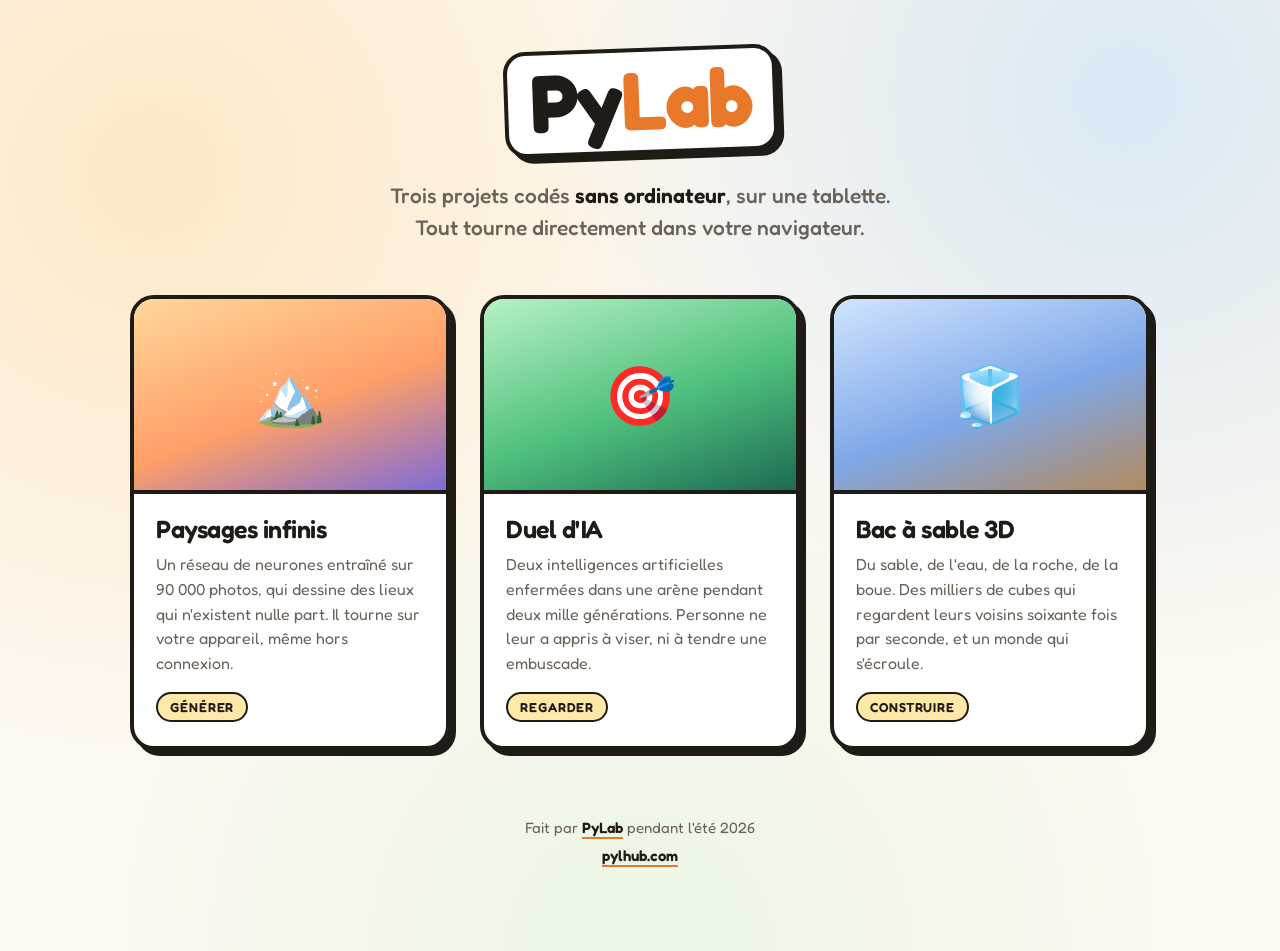
==== index.html @ 623644b6 "Add index.html for PyLab fun project This HTML file contains the structure and styling for the PyLab" ====
<!DOCTYPE html>
<html lang="fr">
<head>
<meta charset="UTF-8">
<meta name="viewport" content="width=device-width, initial-scale=1">
<title>PyLab fun</title>
<meta name="description" content="Trois projets codés sur une tablette. Générateur de paysages, IA qui apprennent à s'affronter, bac à sable 3D.">
<meta property="og:title" content="PyLab fun">
<meta property="og:description" content="Trois projets codés sur une tablette, sans ordinateur.">
<link rel="preconnect" href="https://fonts.googleapis.com">
<link rel="preconnect" href="https://fonts.gstatic.com" crossorigin>
<link href="https://fonts.googleapis.com/css2?family=Fredoka:wght@400;500;600;700&display=swap" rel="stylesheet">
<style>
  :root {
    --fond: #fdf8f0;
    --encre: #1f1b16;
    --gris: #6b625a;
    --trait: #1f1b16;
    --ombre: 6px 6px 0 var(--trait);
    --ombre-hover: 10px 10px 0 var(--trait);
  }

  * { box-sizing: border-box; margin: 0; padding: 0; -webkit-tap-highlight-color: transparent; }

  body {
    background: var(--fond);
    background-image:
      radial-gradient(circle at 12% 18%, rgba(255, 206, 122, .35), transparent 42%),
      radial-gradient(circle at 88% 10%, rgba(140, 200, 255, .32), transparent 40%),
      radial-gradient(circle at 50% 100%, rgba(190, 245, 200, .30), transparent 45%);
    color: var(--encre);
    font-family: 'Fredoka', system-ui, -apple-system, sans-serif;
    min-height: 100vh;
    padding: 48px 20px 80px;
    display: flex;
    flex-direction: column;
    align-items: center;
  }

  header { text-align: center; max-width: 640px; margin-bottom: 52px; }

  .logo {
    display: inline-block;
    font-size: clamp(46px, 11vw, 82px);
    font-weight: 700;
    letter-spacing: -.03em;
    line-height: 1;
    padding: 6px 22px 10px;
    background: #fff;
    border: 4px solid var(--trait);
    border-radius: 22px;
    box-shadow: var(--ombre);
    transform: rotate(-2deg);
    text-decoration: none;
    color: var(--encre);
    transition: transform .18s ease;
  }
  .logo:hover, .logo:active { transform: rotate(-2deg) scale(1.03); }
  .logo em { font-style: normal; color: #e8792b; }

  .accroche {
    margin-top: 26px;
    font-size: clamp(17px, 4vw, 21px);
    font-weight: 500;
    color: var(--gris);
    line-height: 1.5;
  }
  .accroche strong { color: var(--encre); font-weight: 600; }

  main {
    width: 100%;
    max-width: 1020px;
    display: grid;
    grid-template-columns: repeat(auto-fit, minmax(280px, 1fr));
    gap: 30px;
  }

  .carte {
    display: flex;
    flex-direction: column;
    background: #fff;
    border: 4px solid var(--trait);
    border-radius: 24px;
    box-shadow: var(--ombre);
    overflow: hidden;
    text-decoration: none;
    color: inherit;
    transition: transform .18s ease, box-shadow .18s ease;
  }
  .carte:hover, .carte:active {
    transform: translate(-4px, -4px);
    box-shadow: var(--ombre-hover);
  }

  .vignette {
    aspect-ratio: 16 / 10;
    border-bottom: 4px solid var(--trait);
    background-size: cover;
    background-position: center;
    display: flex;
    align-items: center;
    justify-content: center;
    font-size: 58px;
  }
  .v1 { background-image: linear-gradient(160deg, #ffd79a, #ff9f68 55%, #7d6bd8); }
  .v2 { background-image: linear-gradient(160deg, #b7f2c4, #4fbf7d 55%, #1d6b52); }
  .v3 { background-image: linear-gradient(160deg, #cfe4ff, #7fa8e8 55%, #b48a5f); }

  .corps { padding: 20px 22px 24px; flex: 1; display: flex; flex-direction: column; }

  .carte h2 {
    font-size: 25px;
    font-weight: 600;
    letter-spacing: -.02em;
    margin-bottom: 8px;
  }
  .carte p {
    font-size: 16px;
    font-weight: 400;
    color: var(--gris);
    line-height: 1.55;
    flex: 1;
  }

  .tag {
    align-self: flex-start;
    margin-top: 16px;
    font-size: 13px;
    font-weight: 600;
    text-transform: uppercase;
    letter-spacing: .07em;
    padding: 5px 12px;
    border: 2.5px solid var(--trait);
    border-radius: 999px;
    background: #ffe9a8;
  }

  footer {
    margin-top: 64px;
    text-align: center;
    font-size: 15px;
    font-weight: 400;
    color: var(--gris);
    line-height: 1.9;
  }
  footer a { color: var(--encre); font-weight: 600; text-decoration: none; border-bottom: 2.5px solid #e8792b; }
  footer a:hover { background: #ffe9a8; }

  @media (max-width: 520px) {
    body { padding: 34px 16px 60px; }
    header { margin-bottom: 38px; }
    main { gap: 24px; }
  }
</style>
</head>
<body>

<header>
  <a class="logo" href="https://pylhub.com">Py<em>Lab</em></a>
  <p class="accroche">
    Trois projets codés <strong>sans ordinateur</strong>, sur une tablette.<br>
    Tout tourne directement dans votre navigateur.
  </p>
</header>

<main>

  <a class="carte" href="./paysages/">
    <div class="vignette v1">🏔️</div>
    <div class="corps">
      <h2>Paysages infinis</h2>
      <p>Un réseau de neurones entraîné sur 90 000 photos, qui dessine des lieux qui n'existent nulle part. Il tourne sur votre appareil, même hors connexion.</p>
      <span class="tag">Générer</span>
    </div>
  </a>

  <a class="carte" href="./battleai/">
    <div class="vignette v2">🎯</div>
    <div class="corps">
      <h2>Duel d'IA</h2>
      <p>Deux intelligences artificielles enfermées dans une arène pendant deux mille générations. Personne ne leur a appris à viser, ni à tendre une embuscade.</p>
      <span class="tag">Regarder</span>
    </div>
  </a>

  <a class="carte" href="./sandbox/">
    <div class="vignette v3">🧊</div>
    <div class="corps">
      <h2>Bac à sable 3D</h2>
      <p>Du sable, de l'eau, de la roche, de la boue. Des milliers de cubes qui regardent leurs voisins soixante fois par seconde, et un monde qui s'écroule.</p>
      <span class="tag">Construire</span>
    </div>
  </a>

</main>

<footer>
  Fait par <a href="https://youtube.com/@PyLab-officiel">PyLab</a> pendant l'été 2026<br>
  <a href="https://pylhub.com">pylhub.com</a>
</footer>

</body>
</html>
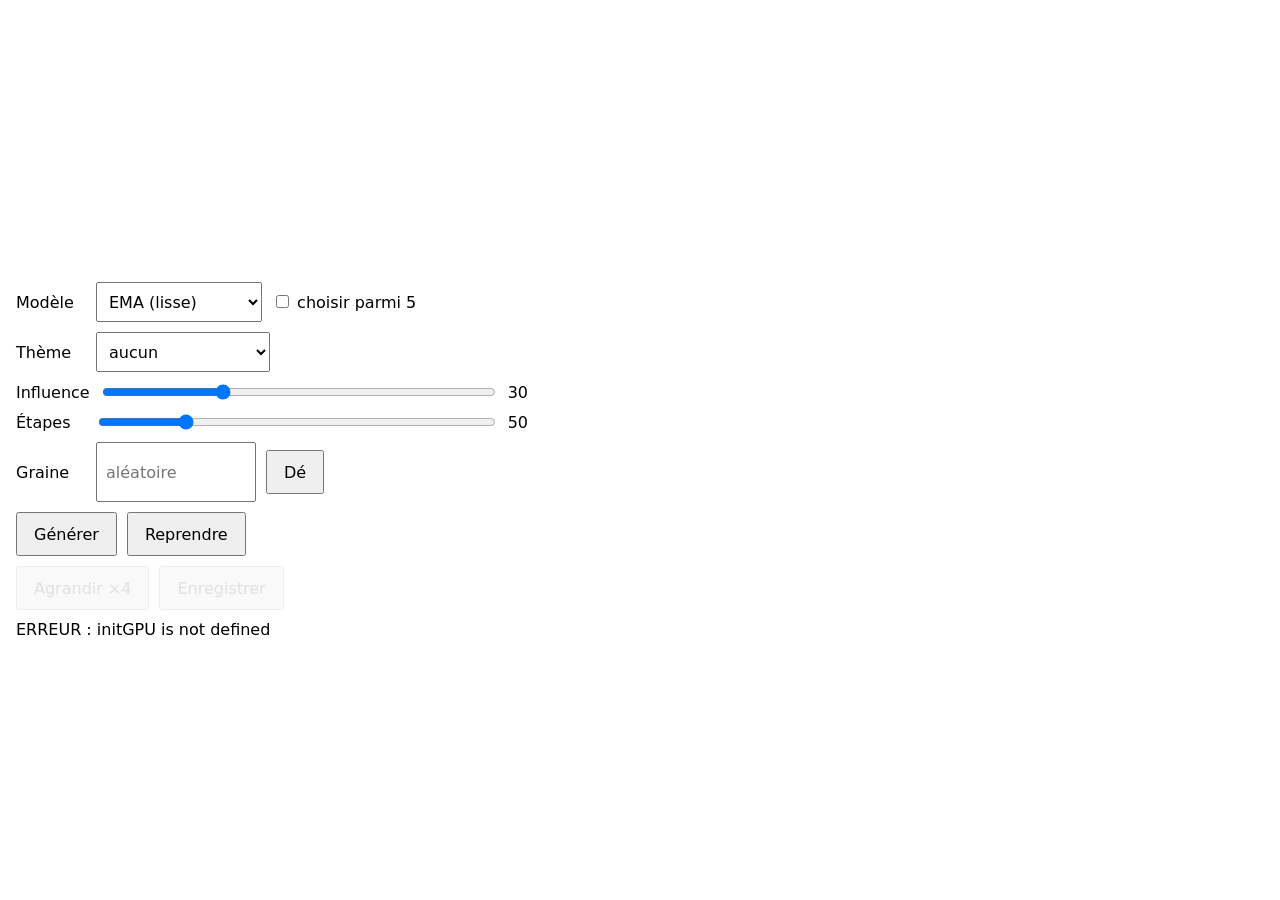
==== commit 2694246e: "Add files via upload" ====
--- a/index.html
+++ b/index.html
@@ -1,203 +1,366 @@
 <!DOCTYPE html>
 <html lang="fr">
 <head>
-<meta charset="UTF-8">
+<meta charset="utf-8">
 <meta name="viewport" content="width=device-width, initial-scale=1">
-<title>PyLab fun</title>
-<meta name="description" content="Trois projets codés sur une tablette. Générateur de paysages, IA qui apprennent à s'affronter, bac à sable 3D.">
-<meta property="og:title" content="PyLab fun">
-<meta property="og:description" content="Trois projets codés sur une tablette, sans ordinateur.">
-<link rel="preconnect" href="https://fonts.googleapis.com">
-<link rel="preconnect" href="https://fonts.gstatic.com" crossorigin>
-<link href="https://fonts.googleapis.com/css2?family=Fredoka:wght@400;500;600;700&display=swap" rel="stylesheet">
+<title>Paysages</title>
 <style>
-  :root {
-    --fond: #fdf8f0;
-    --encre: #1f1b16;
-    --gris: #6b625a;
-    --trait: #1f1b16;
-    --ombre: 6px 6px 0 var(--trait);
-    --ombre-hover: 10px 10px 0 var(--trait);
-  }
-
-  * { box-sizing: border-box; margin: 0; padding: 0; -webkit-tap-highlight-color: transparent; }
-
-  body {
-    background: var(--fond);
-    background-image:
-      radial-gradient(circle at 12% 18%, rgba(255, 206, 122, .35), transparent 42%),
-      radial-gradient(circle at 88% 10%, rgba(140, 200, 255, .32), transparent 40%),
-      radial-gradient(circle at 50% 100%, rgba(190, 245, 200, .30), transparent 45%);
-    color: var(--encre);
-    font-family: 'Fredoka', system-ui, -apple-system, sans-serif;
-    min-height: 100vh;
-    padding: 48px 20px 80px;
-    display: flex;
-    flex-direction: column;
-    align-items: center;
-  }
-
-  header { text-align: center; max-width: 640px; margin-bottom: 52px; }
-
-  .logo {
-    display: inline-block;
-    font-size: clamp(46px, 11vw, 82px);
-    font-weight: 700;
-    letter-spacing: -.03em;
-    line-height: 1;
-    padding: 6px 22px 10px;
-    background: #fff;
-    border: 4px solid var(--trait);
-    border-radius: 22px;
-    box-shadow: var(--ombre);
-    transform: rotate(-2deg);
-    text-decoration: none;
-    color: var(--encre);
-    transition: transform .18s ease;
-  }
-  .logo:hover, .logo:active { transform: rotate(-2deg) scale(1.03); }
-  .logo em { font-style: normal; color: #e8792b; }
-
-  .accroche {
-    margin-top: 26px;
-    font-size: clamp(17px, 4vw, 21px);
-    font-weight: 500;
-    color: var(--gris);
-    line-height: 1.5;
-  }
-  .accroche strong { color: var(--encre); font-weight: 600; }
-
-  main {
-    width: 100%;
-    max-width: 1020px;
-    display: grid;
-    grid-template-columns: repeat(auto-fit, minmax(280px, 1fr));
-    gap: 30px;
-  }
-
-  .carte {
-    display: flex;
-    flex-direction: column;
-    background: #fff;
-    border: 4px solid var(--trait);
-    border-radius: 24px;
-    box-shadow: var(--ombre);
-    overflow: hidden;
-    text-decoration: none;
-    color: inherit;
-    transition: transform .18s ease, box-shadow .18s ease;
-  }
-  .carte:hover, .carte:active {
-    transform: translate(-4px, -4px);
-    box-shadow: var(--ombre-hover);
-  }
-
-  .vignette {
-    aspect-ratio: 16 / 10;
-    border-bottom: 4px solid var(--trait);
-    background-size: cover;
-    background-position: center;
-    display: flex;
-    align-items: center;
-    justify-content: center;
-    font-size: 58px;
-  }
-  .v1 { background-image: linear-gradient(160deg, #ffd79a, #ff9f68 55%, #7d6bd8); }
-  .v2 { background-image: linear-gradient(160deg, #b7f2c4, #4fbf7d 55%, #1d6b52); }
-  .v3 { background-image: linear-gradient(160deg, #cfe4ff, #7fa8e8 55%, #b48a5f); }
-
-  .corps { padding: 20px 22px 24px; flex: 1; display: flex; flex-direction: column; }
-
-  .carte h2 {
-    font-size: 25px;
-    font-weight: 600;
-    letter-spacing: -.02em;
-    margin-bottom: 8px;
-  }
-  .carte p {
-    font-size: 16px;
-    font-weight: 400;
-    color: var(--gris);
-    line-height: 1.55;
-    flex: 1;
-  }
-
-  .tag {
-    align-self: flex-start;
-    margin-top: 16px;
-    font-size: 13px;
-    font-weight: 600;
-    text-transform: uppercase;
-    letter-spacing: .07em;
-    padding: 5px 12px;
-    border: 2.5px solid var(--trait);
-    border-radius: 999px;
-    background: #ffe9a8;
-  }
-
-  footer {
-    margin-top: 64px;
-    text-align: center;
-    font-size: 15px;
-    font-weight: 400;
-    color: var(--gris);
-    line-height: 1.9;
-  }
-  footer a { color: var(--encre); font-weight: 600; text-decoration: none; border-bottom: 2.5px solid #e8792b; }
-  footer a:hover { background: #ffe9a8; }
-
-  @media (max-width: 520px) {
-    body { padding: 34px 16px 60px; }
-    header { margin-bottom: 38px; }
-    main { gap: 24px; }
-  }
+  body { margin: 0; padding: 16px; font: 16px system-ui, -apple-system, sans-serif; }
+  #vue { display: block; width: 100%; max-width: 512px; image-rendering: pixelated; }
+  .ligne { display: flex; align-items: center; gap: 10px;
+           margin-top: 10px; max-width: 512px; flex-wrap: wrap; }
+  .ligne > span { min-width: 70px; }
+  input[type=range] { flex: 1; min-width: 120px; }
+  select, input[type=number] { font: inherit; padding: 8px; min-height: 40px; }
+  input[type=number] { width: 140px; }
+  button { font: inherit; padding: 10px 16px; min-height: 44px;
+           touch-action: manipulation; }
+  button:disabled { opacity: .35; }
+  #etat { margin-top: 10px; font-variant-numeric: tabular-nums; min-height: 1.4em; }
+  #choix { display: none; gap: 6px; flex-wrap: wrap; max-width: 512px; margin-top: 10px; }
+  #choix canvas { width: 80px; height: 80px; image-rendering: pixelated;
+                  border: 2px solid transparent; }
+  #choix canvas:active { border-color: #f5c451; }
 </style>
 </head>
 <body>
 
-<header>
-  <a class="logo" href="https://pylhub.com">Py<em>Lab</em></a>
-  <p class="accroche">
-    Trois projets codés <strong>sans ordinateur</strong>, sur une tablette.<br>
-    Tout tourne directement dans votre navigateur.
-  </p>
-</header>
-
-<main>
-
-  <a class="carte" href="./paysages/">
-    <div class="vignette v1">🏔️</div>
-    <div class="corps">
-      <h2>Paysages infinis</h2>
-      <p>Un réseau de neurones entraîné sur 90 000 photos, qui dessine des lieux qui n'existent nulle part. Il tourne sur votre appareil, même hors connexion.</p>
-      <span class="tag">Générer</span>
-    </div>
-  </a>
-
-  <a class="carte" href="./battleai/">
-    <div class="vignette v2">🎯</div>
-    <div class="corps">
-      <h2>Duel d'IA</h2>
-      <p>Deux intelligences artificielles enfermées dans une arène pendant deux mille générations. Personne ne leur a appris à viser, ni à tendre une embuscade.</p>
-      <span class="tag">Regarder</span>
-    </div>
-  </a>
-
-  <a class="carte" href="./sandbox/">
-    <div class="vignette v3">🧊</div>
-    <div class="corps">
-      <h2>Bac à sable 3D</h2>
-      <p>Du sable, de l'eau, de la roche, de la boue. Des milliers de cubes qui regardent leurs voisins soixante fois par seconde, et un monde qui s'écroule.</p>
-      <span class="tag">Construire</span>
-    </div>
-  </a>
-
-</main>
-
-<footer>
-  Fait par <a href="https://youtube.com/@PyLab-officiel">PyLab</a> pendant l'été 2026<br>
-  <a href="https://pylhub.com">pylhub.com</a>
-</footer>
-
+<canvas id="vue"></canvas>
+<div id="choix"></div>
+
+<div class="ligne">
+  <span>Modèle</span>
+  <select id="variante">
+    <option value="ema" selected>EMA (lisse)</option>
+    <option value="brut">Brut (contrasté)</option>
+  </select>
+  <label><input type="checkbox" id="multi"> choisir parmi 5</label>
+</div>
+
+<div class="ligne">
+  <span>Thème</span>
+  <select id="theme">
+    <option value="aucun" selected>aucun</option>
+    <option value="foret">forêt</option>
+    <option value="montagne">montagne</option>
+    <option value="desert">désert</option>
+    <option value="ocean">océan</option>
+    <option value="coucher">coucher de soleil</option>
+    <option value="neige">neige</option>
+    <option value="nuit">nuit</option>
+    <option value="prairie">prairie</option>
+  </select>
+</div>
+
+<div class="ligne">
+  <span>Influence</span>
+  <input type="range" id="influence" min="0" max="100" value="30">
+  <output id="influenceVal">30</output>
+</div>
+
+<div class="ligne">
+  <span>Étapes</span>
+  <input type="range" id="etapes" min="10" max="200" value="50">
+  <output id="etapesVal">50</output>
+</div>
+
+<div class="ligne">
+  <span>Graine</span>
+  <input type="number" id="graine" placeholder="aléatoire">
+  <button id="de">Dé</button>
+</div>
+
+<div class="ligne">
+  <button id="go">Générer</button>
+  <button id="pause">Reprendre</button>
+</div>
+
+<div class="ligne">
+  <button id="up" disabled>Agrandir ×4</button>
+  <button id="save" disabled>Enregistrer</button>
+</div>
+
+<div id="etat">chargement...</div>
+
+<script src="js/poids.js"></script>
+<script src="js/gpu.js"></script>
+<script src="js/couches.js"></script>
+<script src="js/echantillon.js"></script>
+<script>
+const $ = (id) => document.getElementById(id);
+const vue = $('vue'), ctx = vue.getContext('2d');
+const etat = $('etat'), zoneChoix = $('choix');
+
+let hors, hctx;
+let S = 128;
+let session = null;
+let derniere = null, dernH = 128, dernW = 128;
+let enCours = false, enPause = false, annule = false;
+let agrandie = false;
+
+const SEC = 3.3;
+const APERCU = 3;        // etapes generees pour chaque candidat
+const T_REPRISE = 400;   // instant de rebruitage lors d'une reprise
+const FORCE_MAX = 1.0;
+
+// ---------- affichage ----------
+function dessine(tab, H, W, plage) {
+  if (hors.width !== W || hors.height !== H) { hors.width = W; hors.height = H; }
+  const img = hctx.createImageData(W, H);
+  const hw = H * W;
+  const a = (plage === 'unite') ? 255 : 127.5;
+  const b = (plage === 'unite') ? 0 : 127.5;
+  for (let i = 0; i < hw; i++) {
+    img.data[i * 4]     = tab[i] * a + b;
+    img.data[i * 4 + 1] = tab[hw + i] * a + b;
+    img.data[i * 4 + 2] = tab[2 * hw + i] * a + b;
+    img.data[i * 4 + 3] = 255;
+  }
+  hctx.putImageData(img, 0, 0);
+  const larg = vue.clientWidth;
+  const haut = Math.round(larg * H / W);
+  const dpr = Math.min(window.devicePixelRatio || 1, 2);
+  vue.width = Math.round(larg * dpr);
+  vue.height = Math.round(haut * dpr);
+  vue.style.height = haut + 'px';
+  ctx.setTransform(dpr, 0, 0, dpr, 0, 0);
+  ctx.imageSmoothingEnabled = false;
+  ctx.drawImage(hors, 0, 0, larg, haut);
+}
+
+function attendreImage() { return new Promise(r => requestAnimationFrame(r)); }
+
+function majBoutons() {
+  const occupe = enCours && !enPause;
+  $('go').disabled = false;
+  $('variante').disabled = occupe;
+  $('theme').disabled = occupe;
+  $('multi').disabled = occupe;
+  $('graine').disabled = occupe;
+  $('de').disabled = occupe;
+  $('influence').disabled = occupe;
+
+  $('pause').textContent = occupe ? 'Pause' : 'Reprendre';
+  $('pause').disabled = agrandie || !derniere;
+
+  $('up').disabled   = enCours || !derniere || agrandie;
+  $('save').disabled = enCours || !derniere;
+}
+
+// ---------- boucle ----------
+async function derouler(s, etiquette) {
+  enCours = true; enPause = false; agrandie = false;
+  majBoutons();
+  const t0 = performance.now();
+
+  while (!sessionFinie(s) && !annule) {
+    if (enPause) { await attendreImage(); continue; }
+    const x0 = await pasSession(s);
+    derniere = x0; dernH = s.H; dernW = s.W;
+    dessine(x0, s.H, s.W, 'signe');
+    etat.textContent = (etiquette ? etiquette + '  ' : '') +
+      'etape ' + s.i + ' / ' + s.suite.length +
+      '   t=' + s.suite[Math.min(s.i, s.suite.length - 1)] +
+      '   ' + ((performance.now() - t0) / 1000).toFixed(1) + ' s' +
+      '   graine ' + s.graine;
+    await attendreImage();
+  }
+
+  enCours = false; enPause = false;
+  majBoutons();
+  if (sessionFinie(s) && !annule)
+    etat.textContent = 'termine en ' + ((performance.now() - t0) / 1000).toFixed(1) +
+                       ' s   graine ' + s.graine;
+  annule = false;
+}
+
+// ---------- candidats ----------
+async function phaseCandidats(opts) {
+  zoneChoix.style.display = 'flex';
+  zoneChoix.innerHTML = '';
+  const sessions = [], toiles = [];
+  let choisi = null, resoudre;
+  const attente = new Promise(r => { resoudre = r; });
+
+  const peint = (k, tab) => {
+    toiles[k].getContext('2d').putImageData(
+      new ImageData(versPixels(tab, opts.H, opts.W), opts.W, opts.H), 0, 0);
+  };
+
+  for (let k = 0; k < 5; k++) {
+    const c = document.createElement('canvas');
+    c.width = opts.W; c.height = opts.H;
+    c.onclick = () => {
+      if (choisi !== null) return;
+      choisi = k;
+      zoneChoix.style.display = 'none';
+      zoneChoix.innerHTML = '';
+      resoudre(sessions[k]);
+    };
+    zoneChoix.appendChild(c);
+    toiles.push(c);
+    sessions.push(creeSession({ ...opts, graine: (Math.random() * 1e9) | 0 }));
+  }
+
+  // on affiche le bruit de depart : les six vignettes sont cliquables tout de suite
+  for (let k = 0; k < 5; k++) peint(k, sessions[k].x);
+  etat.textContent = 'apercus — touche une image quand tu veux';
+
+  (async () => {
+    for (let pas = 0; pas < APERCU; pas++) {
+      for (let k = 0; k < 5; k++) {
+        if (choisi !== null) return;
+        if (annule) { resoudre(null); return; }
+        const x0 = await pasSession(sessions[k]);
+        if (choisi !== null) return;
+        peint(k, x0);
+        etat.textContent = 'apercus ' + (pas * 5 + k + 1) + ' / ' + (5 * APERCU) +
+                           ' — touche une image quand tu veux';
+        await attendreImage();
+      }
+    }
+    while (choisi === null && !annule) await attendreImage();
+    if (annule) resoudre(null);
+  })();
+
+  return attente;
+}
+
+// ---------- controles ----------
+$('etapes').oninput = () => {
+  $('etapesVal').textContent = $('etapes').value;
+  if (!enCours) etat.textContent = 'estimation ' + ($('etapes').value * SEC).toFixed(0) + ' s';
+};
+$('influence').oninput = () => { $('influenceVal').textContent = $('influence').value; };
+$('de').onclick = () => { $('graine').value = (Math.random() * 1e9) | 0; };
+$('variante').onchange = () => {
+  choisitVariante($('variante').value);
+  etat.textContent = 'modele ' + $('variante').value + ' actif';
+};
+
+function optionsCourantes() {
+  const g = $('graine').value.trim();
+  return {
+    H: S, W: S,
+    etapes: +$('etapes').value,
+    theme: $('theme').value,
+    influence: (+$('influence').value / 100) * FORCE_MAX,
+    graine: g === '' ? null : (+g | 0),
+  };
+}
+
+$('go').onclick = async () => {
+  if (enCours) { annule = true; enPause = false; await attendreImage(); await attendreImage(); }
+  annule = false; agrandie = false;
+  const opts = optionsCourantes();
+  try {
+    if ($('multi').checked) {
+      enCours = true; majBoutons();
+      const s = await phaseCandidats(opts);
+      enCours = false;
+      if (!s) { majBoutons(); return; }
+      session = s;
+    } else {
+      session = creeSession(opts);
+    }
+    await derouler(session);
+  } catch (e) {
+    etat.textContent = 'ERREUR : ' + e.message;
+    enCours = false; majBoutons();
+  }
+};
+
+$('pause').onclick = async () => {
+  // en cours -> pause
+  if (enCours && !enPause) {
+    enPause = true;
+    majBoutons();
+    etat.textContent = 'en pause au pas ' + session.i + ' / ' + session.suite.length;
+    return;
+  }
+  // en pause -> reprise avec le nombre d'etapes restantes
+  if (enCours && enPause) {
+    replanifie(session, Math.max(2, +$('etapes').value - session.fait));
+    enPause = false;
+    majBoutons();
+    return;
+  }
+  // rien en cours -> on raffine l'image affichee
+  if (!derniere || agrandie) return;
+  session = creeSession({
+    H: dernH, W: dernW,
+    etapes: +$('etapes').value,
+    depart: derniere,
+    tDepart: T_REPRISE,
+  });
+  await derouler(session, 'reprise');
+};
+
+$('up').onclick = async () => {
+  if (enCours || !derniere || agrandie) return;
+  enCours = true; majBoutons();
+  etat.textContent = 'agrandissement...';
+  await attendreImage();
+  const t0 = performance.now();
+  try {
+    const n = derniere.length;
+    const src = new Float32Array(n);
+    for (let k = 0; k < n; k++) src[k] = (derniere[k] + 1) * 0.5;
+    const bx = bufTemp(src);
+    debutLot();
+    const r = agrandisSR(bx, dernH, dernW);
+    finLot();
+    const grand = await lire(r.buf, r.C * r.H * r.W);
+    libereTemp(null);
+    dessine(grand, r.H, r.W, 'unite');
+    agrandie = true;
+    etat.textContent = r.W + '×' + r.H + ' en ' +
+      ((performance.now() - t0) / 1000).toFixed(1) + ' s';
+  } catch (e) {
+    etat.textContent = 'ERREUR : ' + e.message;
+  }
+  enCours = false; majBoutons();
+};
+
+$('save').onclick = () => {
+  hors.toBlob((b) => {
+    const a = document.createElement('a');
+    a.href = URL.createObjectURL(b);
+    a.download = 'paysage_' + Date.now() + '.png';
+    a.click();
+    setTimeout(() => URL.revokeObjectURL(a.href), 1000);
+  }, 'image/png');
+};
+
+// ---------- demarrage ----------
+(async () => {
+  try {
+    await initGPU();
+    etat.textContent = 'chargement du modele EMA...';
+    await chargeVariante('ema', 'poids_ema');
+    etat.textContent = 'chargement du modele brut...';
+    await chargeVariante('brut', 'poids_brut');
+    choisitVariante('ema');
+    S = ARCHI.taille;
+
+    hors = document.createElement('canvas');
+    hors.width = S; hors.height = S;
+    hctx = hors.getContext('2d');
+
+    if (!ABAR) ABAR = calendrier(ARCHI.T);
+    derniere = randn(3 * S * S, Math.random);
+    dernH = S; dernW = S;
+    dessine(derniere, S, S, 'signe');
+
+    etat.textContent = 'chargement de l\'agrandisseur...';
+    await chargePoidsSR();
+
+    majBoutons();
+    etat.textContent = 'pret — estimation ' + ($('etapes').value * SEC).toFixed(0) + ' s';
+  } catch (e) {
+    etat.textContent = 'ERREUR : ' + e.message;
+  }
+})();
+</script>
 </body>
-</html>
+</html>
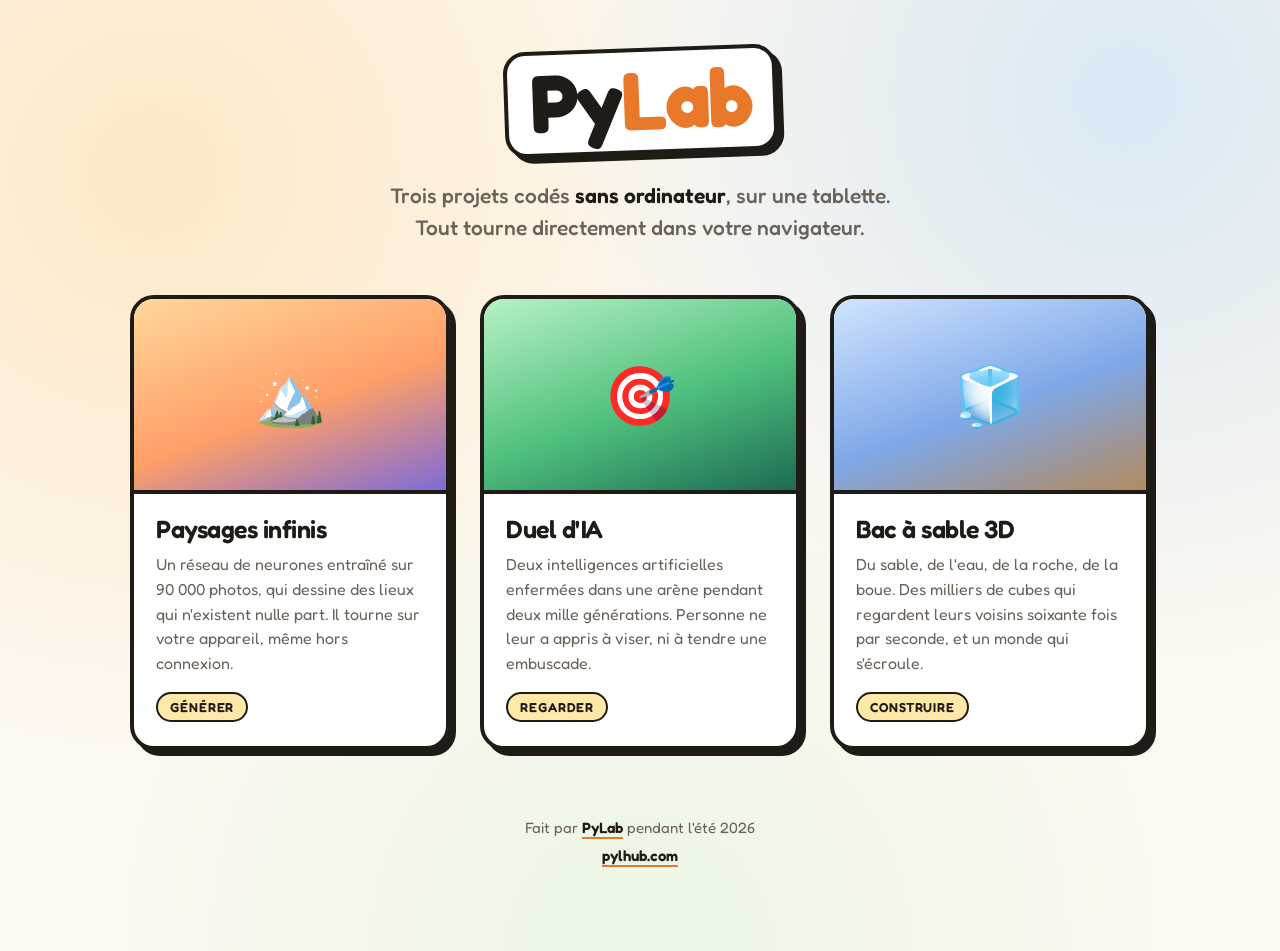
==== commit 1a0d1992: "Update index.html" ====
--- a/index.html
+++ b/index.html
@@ -1,366 +1,203 @@
 <!DOCTYPE html>
 <html lang="fr">
 <head>
-<meta charset="utf-8">
+<meta charset="UTF-8">
 <meta name="viewport" content="width=device-width, initial-scale=1">
-<title>Paysages</title>
+<title>PyLab fun</title>
+<meta name="description" content="Trois projets codés sur une tablette. Générateur de paysages, IA qui apprennent à s'affronter, bac à sable 3D.">
+<meta property="og:title" content="PyLab fun">
+<meta property="og:description" content="Trois projets codés sur une tablette, sans ordinateur.">
+<link rel="preconnect" href="https://fonts.googleapis.com">
+<link rel="preconnect" href="https://fonts.gstatic.com" crossorigin>
+<link href="https://fonts.googleapis.com/css2?family=Fredoka:wght@400;500;600;700&display=swap" rel="stylesheet">
 <style>
-  body { margin: 0; padding: 16px; font: 16px system-ui, -apple-system, sans-serif; }
-  #vue { display: block; width: 100%; max-width: 512px; image-rendering: pixelated; }
-  .ligne { display: flex; align-items: center; gap: 10px;
-           margin-top: 10px; max-width: 512px; flex-wrap: wrap; }
-  .ligne > span { min-width: 70px; }
-  input[type=range] { flex: 1; min-width: 120px; }
-  select, input[type=number] { font: inherit; padding: 8px; min-height: 40px; }
-  input[type=number] { width: 140px; }
-  button { font: inherit; padding: 10px 16px; min-height: 44px;
-           touch-action: manipulation; }
-  button:disabled { opacity: .35; }
-  #etat { margin-top: 10px; font-variant-numeric: tabular-nums; min-height: 1.4em; }
-  #choix { display: none; gap: 6px; flex-wrap: wrap; max-width: 512px; margin-top: 10px; }
-  #choix canvas { width: 80px; height: 80px; image-rendering: pixelated;
-                  border: 2px solid transparent; }
-  #choix canvas:active { border-color: #f5c451; }
+  :root {
+    --fond: #fdf8f0;
+    --encre: #1f1b16;
+    --gris: #6b625a;
+    --trait: #1f1b16;
+    --ombre: 6px 6px 0 var(--trait);
+    --ombre-hover: 10px 10px 0 var(--trait);
+  }
+
+  * { box-sizing: border-box; margin: 0; padding: 0; -webkit-tap-highlight-color: transparent; }
+
+  body {
+    background: var(--fond);
+    background-image:
+      radial-gradient(circle at 12% 18%, rgba(255, 206, 122, .35), transparent 42%),
+      radial-gradient(circle at 88% 10%, rgba(140, 200, 255, .32), transparent 40%),
+      radial-gradient(circle at 50% 100%, rgba(190, 245, 200, .30), transparent 45%);
+    color: var(--encre);
+    font-family: 'Fredoka', system-ui, -apple-system, sans-serif;
+    min-height: 100vh;
+    padding: 48px 20px 80px;
+    display: flex;
+    flex-direction: column;
+    align-items: center;
+  }
+
+  header { text-align: center; max-width: 640px; margin-bottom: 52px; }
+
+  .logo {
+    display: inline-block;
+    font-size: clamp(46px, 11vw, 82px);
+    font-weight: 700;
+    letter-spacing: -.03em;
+    line-height: 1;
+    padding: 6px 22px 10px;
+    background: #fff;
+    border: 4px solid var(--trait);
+    border-radius: 22px;
+    box-shadow: var(--ombre);
+    transform: rotate(-2deg);
+    text-decoration: none;
+    color: var(--encre);
+    transition: transform .18s ease;
+  }
+  .logo:hover, .logo:active { transform: rotate(-2deg) scale(1.03); }
+  .logo em { font-style: normal; color: #e8792b; }
+
+  .accroche {
+    margin-top: 26px;
+    font-size: clamp(17px, 4vw, 21px);
+    font-weight: 500;
+    color: var(--gris);
+    line-height: 1.5;
+  }
+  .accroche strong { color: var(--encre); font-weight: 600; }
+
+  main {
+    width: 100%;
+    max-width: 1020px;
+    display: grid;
+    grid-template-columns: repeat(auto-fit, minmax(280px, 1fr));
+    gap: 30px;
+  }
+
+  .carte {
+    display: flex;
+    flex-direction: column;
+    background: #fff;
+    border: 4px solid var(--trait);
+    border-radius: 24px;
+    box-shadow: var(--ombre);
+    overflow: hidden;
+    text-decoration: none;
+    color: inherit;
+    transition: transform .18s ease, box-shadow .18s ease;
+  }
+  .carte:hover, .carte:active {
+    transform: translate(-4px, -4px);
+    box-shadow: var(--ombre-hover);
+  }
+
+  .vignette {
+    aspect-ratio: 16 / 10;
+    border-bottom: 4px solid var(--trait);
+    background-size: cover;
+    background-position: center;
+    display: flex;
+    align-items: center;
+    justify-content: center;
+    font-size: 58px;
+  }
+  .v1 { background-image: linear-gradient(160deg, #ffd79a, #ff9f68 55%, #7d6bd8); }
+  .v2 { background-image: linear-gradient(160deg, #b7f2c4, #4fbf7d 55%, #1d6b52); }
+  .v3 { background-image: linear-gradient(160deg, #cfe4ff, #7fa8e8 55%, #b48a5f); }
+
+  .corps { padding: 20px 22px 24px; flex: 1; display: flex; flex-direction: column; }
+
+  .carte h2 {
+    font-size: 25px;
+    font-weight: 600;
+    letter-spacing: -.02em;
+    margin-bottom: 8px;
+  }
+  .carte p {
+    font-size: 16px;
+    font-weight: 400;
+    color: var(--gris);
+    line-height: 1.55;
+    flex: 1;
+  }
+
+  .tag {
+    align-self: flex-start;
+    margin-top: 16px;
+    font-size: 13px;
+    font-weight: 600;
+    text-transform: uppercase;
+    letter-spacing: .07em;
+    padding: 5px 12px;
+    border: 2.5px solid var(--trait);
+    border-radius: 999px;
+    background: #ffe9a8;
+  }
+
+  footer {
+    margin-top: 64px;
+    text-align: center;
+    font-size: 15px;
+    font-weight: 400;
+    color: var(--gris);
+    line-height: 1.9;
+  }
+  footer a { color: var(--encre); font-weight: 600; text-decoration: none; border-bottom: 2.5px solid #e8792b; }
+  footer a:hover { background: #ffe9a8; }
+
+  @media (max-width: 520px) {
+    body { padding: 34px 16px 60px; }
+    header { margin-bottom: 38px; }
+    main { gap: 24px; }
+  }
 </style>
 </head>
 <body>
 
-<canvas id="vue"></canvas>
-<div id="choix"></div>
-
-<div class="ligne">
-  <span>Modèle</span>
-  <select id="variante">
-    <option value="ema" selected>EMA (lisse)</option>
-    <option value="brut">Brut (contrasté)</option>
-  </select>
-  <label><input type="checkbox" id="multi"> choisir parmi 5</label>
-</div>
-
-<div class="ligne">
-  <span>Thème</span>
-  <select id="theme">
-    <option value="aucun" selected>aucun</option>
-    <option value="foret">forêt</option>
-    <option value="montagne">montagne</option>
-    <option value="desert">désert</option>
-    <option value="ocean">océan</option>
-    <option value="coucher">coucher de soleil</option>
-    <option value="neige">neige</option>
-    <option value="nuit">nuit</option>
-    <option value="prairie">prairie</option>
-  </select>
-</div>
-
-<div class="ligne">
-  <span>Influence</span>
-  <input type="range" id="influence" min="0" max="100" value="30">
-  <output id="influenceVal">30</output>
-</div>
-
-<div class="ligne">
-  <span>Étapes</span>
-  <input type="range" id="etapes" min="10" max="200" value="50">
-  <output id="etapesVal">50</output>
-</div>
-
-<div class="ligne">
-  <span>Graine</span>
-  <input type="number" id="graine" placeholder="aléatoire">
-  <button id="de">Dé</button>
-</div>
-
-<div class="ligne">
-  <button id="go">Générer</button>
-  <button id="pause">Reprendre</button>
-</div>
-
-<div class="ligne">
-  <button id="up" disabled>Agrandir ×4</button>
-  <button id="save" disabled>Enregistrer</button>
-</div>
-
-<div id="etat">chargement...</div>
-
-<script src="js/poids.js"></script>
-<script src="js/gpu.js"></script>
-<script src="js/couches.js"></script>
-<script src="js/echantillon.js"></script>
-<script>
-const $ = (id) => document.getElementById(id);
-const vue = $('vue'), ctx = vue.getContext('2d');
-const etat = $('etat'), zoneChoix = $('choix');
-
-let hors, hctx;
-let S = 128;
-let session = null;
-let derniere = null, dernH = 128, dernW = 128;
-let enCours = false, enPause = false, annule = false;
-let agrandie = false;
-
-const SEC = 3.3;
-const APERCU = 3;        // etapes generees pour chaque candidat
-const T_REPRISE = 400;   // instant de rebruitage lors d'une reprise
-const FORCE_MAX = 1.0;
-
-// ---------- affichage ----------
-function dessine(tab, H, W, plage) {
-  if (hors.width !== W || hors.height !== H) { hors.width = W; hors.height = H; }
-  const img = hctx.createImageData(W, H);
-  const hw = H * W;
-  const a = (plage === 'unite') ? 255 : 127.5;
-  const b = (plage === 'unite') ? 0 : 127.5;
-  for (let i = 0; i < hw; i++) {
-    img.data[i * 4]     = tab[i] * a + b;
-    img.data[i * 4 + 1] = tab[hw + i] * a + b;
-    img.data[i * 4 + 2] = tab[2 * hw + i] * a + b;
-    img.data[i * 4 + 3] = 255;
-  }
-  hctx.putImageData(img, 0, 0);
-  const larg = vue.clientWidth;
-  const haut = Math.round(larg * H / W);
-  const dpr = Math.min(window.devicePixelRatio || 1, 2);
-  vue.width = Math.round(larg * dpr);
-  vue.height = Math.round(haut * dpr);
-  vue.style.height = haut + 'px';
-  ctx.setTransform(dpr, 0, 0, dpr, 0, 0);
-  ctx.imageSmoothingEnabled = false;
-  ctx.drawImage(hors, 0, 0, larg, haut);
-}
-
-function attendreImage() { return new Promise(r => requestAnimationFrame(r)); }
-
-function majBoutons() {
-  const occupe = enCours && !enPause;
-  $('go').disabled = false;
-  $('variante').disabled = occupe;
-  $('theme').disabled = occupe;
-  $('multi').disabled = occupe;
-  $('graine').disabled = occupe;
-  $('de').disabled = occupe;
-  $('influence').disabled = occupe;
-
-  $('pause').textContent = occupe ? 'Pause' : 'Reprendre';
-  $('pause').disabled = agrandie || !derniere;
-
-  $('up').disabled   = enCours || !derniere || agrandie;
-  $('save').disabled = enCours || !derniere;
-}
-
-// ---------- boucle ----------
-async function derouler(s, etiquette) {
-  enCours = true; enPause = false; agrandie = false;
-  majBoutons();
-  const t0 = performance.now();
-
-  while (!sessionFinie(s) && !annule) {
-    if (enPause) { await attendreImage(); continue; }
-    const x0 = await pasSession(s);
-    derniere = x0; dernH = s.H; dernW = s.W;
-    dessine(x0, s.H, s.W, 'signe');
-    etat.textContent = (etiquette ? etiquette + '  ' : '') +
-      'etape ' + s.i + ' / ' + s.suite.length +
-      '   t=' + s.suite[Math.min(s.i, s.suite.length - 1)] +
-      '   ' + ((performance.now() - t0) / 1000).toFixed(1) + ' s' +
-      '   graine ' + s.graine;
-    await attendreImage();
-  }
-
-  enCours = false; enPause = false;
-  majBoutons();
-  if (sessionFinie(s) && !annule)
-    etat.textContent = 'termine en ' + ((performance.now() - t0) / 1000).toFixed(1) +
-                       ' s   graine ' + s.graine;
-  annule = false;
-}
-
-// ---------- candidats ----------
-async function phaseCandidats(opts) {
-  zoneChoix.style.display = 'flex';
-  zoneChoix.innerHTML = '';
-  const sessions = [], toiles = [];
-  let choisi = null, resoudre;
-  const attente = new Promise(r => { resoudre = r; });
-
-  const peint = (k, tab) => {
-    toiles[k].getContext('2d').putImageData(
-      new ImageData(versPixels(tab, opts.H, opts.W), opts.W, opts.H), 0, 0);
-  };
-
-  for (let k = 0; k < 5; k++) {
-    const c = document.createElement('canvas');
-    c.width = opts.W; c.height = opts.H;
-    c.onclick = () => {
-      if (choisi !== null) return;
-      choisi = k;
-      zoneChoix.style.display = 'none';
-      zoneChoix.innerHTML = '';
-      resoudre(sessions[k]);
-    };
-    zoneChoix.appendChild(c);
-    toiles.push(c);
-    sessions.push(creeSession({ ...opts, graine: (Math.random() * 1e9) | 0 }));
-  }
-
-  // on affiche le bruit de depart : les six vignettes sont cliquables tout de suite
-  for (let k = 0; k < 5; k++) peint(k, sessions[k].x);
-  etat.textContent = 'apercus — touche une image quand tu veux';
-
-  (async () => {
-    for (let pas = 0; pas < APERCU; pas++) {
-      for (let k = 0; k < 5; k++) {
-        if (choisi !== null) return;
-        if (annule) { resoudre(null); return; }
-        const x0 = await pasSession(sessions[k]);
-        if (choisi !== null) return;
-        peint(k, x0);
-        etat.textContent = 'apercus ' + (pas * 5 + k + 1) + ' / ' + (5 * APERCU) +
-                           ' — touche une image quand tu veux';
-        await attendreImage();
-      }
-    }
-    while (choisi === null && !annule) await attendreImage();
-    if (annule) resoudre(null);
-  })();
-
-  return attente;
-}
-
-// ---------- controles ----------
-$('etapes').oninput = () => {
-  $('etapesVal').textContent = $('etapes').value;
-  if (!enCours) etat.textContent = 'estimation ' + ($('etapes').value * SEC).toFixed(0) + ' s';
-};
-$('influence').oninput = () => { $('influenceVal').textContent = $('influence').value; };
-$('de').onclick = () => { $('graine').value = (Math.random() * 1e9) | 0; };
-$('variante').onchange = () => {
-  choisitVariante($('variante').value);
-  etat.textContent = 'modele ' + $('variante').value + ' actif';
-};
-
-function optionsCourantes() {
-  const g = $('graine').value.trim();
-  return {
-    H: S, W: S,
-    etapes: +$('etapes').value,
-    theme: $('theme').value,
-    influence: (+$('influence').value / 100) * FORCE_MAX,
-    graine: g === '' ? null : (+g | 0),
-  };
-}
-
-$('go').onclick = async () => {
-  if (enCours) { annule = true; enPause = false; await attendreImage(); await attendreImage(); }
-  annule = false; agrandie = false;
-  const opts = optionsCourantes();
-  try {
-    if ($('multi').checked) {
-      enCours = true; majBoutons();
-      const s = await phaseCandidats(opts);
-      enCours = false;
-      if (!s) { majBoutons(); return; }
-      session = s;
-    } else {
-      session = creeSession(opts);
-    }
-    await derouler(session);
-  } catch (e) {
-    etat.textContent = 'ERREUR : ' + e.message;
-    enCours = false; majBoutons();
-  }
-};
-
-$('pause').onclick = async () => {
-  // en cours -> pause
-  if (enCours && !enPause) {
-    enPause = true;
-    majBoutons();
-    etat.textContent = 'en pause au pas ' + session.i + ' / ' + session.suite.length;
-    return;
-  }
-  // en pause -> reprise avec le nombre d'etapes restantes
-  if (enCours && enPause) {
-    replanifie(session, Math.max(2, +$('etapes').value - session.fait));
-    enPause = false;
-    majBoutons();
-    return;
-  }
-  // rien en cours -> on raffine l'image affichee
-  if (!derniere || agrandie) return;
-  session = creeSession({
-    H: dernH, W: dernW,
-    etapes: +$('etapes').value,
-    depart: derniere,
-    tDepart: T_REPRISE,
-  });
-  await derouler(session, 'reprise');
-};
-
-$('up').onclick = async () => {
-  if (enCours || !derniere || agrandie) return;
-  enCours = true; majBoutons();
-  etat.textContent = 'agrandissement...';
-  await attendreImage();
-  const t0 = performance.now();
-  try {
-    const n = derniere.length;
-    const src = new Float32Array(n);
-    for (let k = 0; k < n; k++) src[k] = (derniere[k] + 1) * 0.5;
-    const bx = bufTemp(src);
-    debutLot();
-    const r = agrandisSR(bx, dernH, dernW);
-    finLot();
-    const grand = await lire(r.buf, r.C * r.H * r.W);
-    libereTemp(null);
-    dessine(grand, r.H, r.W, 'unite');
-    agrandie = true;
-    etat.textContent = r.W + '×' + r.H + ' en ' +
-      ((performance.now() - t0) / 1000).toFixed(1) + ' s';
-  } catch (e) {
-    etat.textContent = 'ERREUR : ' + e.message;
-  }
-  enCours = false; majBoutons();
-};
-
-$('save').onclick = () => {
-  hors.toBlob((b) => {
-    const a = document.createElement('a');
-    a.href = URL.createObjectURL(b);
-    a.download = 'paysage_' + Date.now() + '.png';
-    a.click();
-    setTimeout(() => URL.revokeObjectURL(a.href), 1000);
-  }, 'image/png');
-};
-
-// ---------- demarrage ----------
-(async () => {
-  try {
-    await initGPU();
-    etat.textContent = 'chargement du modele EMA...';
-    await chargeVariante('ema', 'poids_ema');
-    etat.textContent = 'chargement du modele brut...';
-    await chargeVariante('brut', 'poids_brut');
-    choisitVariante('ema');
-    S = ARCHI.taille;
-
-    hors = document.createElement('canvas');
-    hors.width = S; hors.height = S;
-    hctx = hors.getContext('2d');
-
-    if (!ABAR) ABAR = calendrier(ARCHI.T);
-    derniere = randn(3 * S * S, Math.random);
-    dernH = S; dernW = S;
-    dessine(derniere, S, S, 'signe');
-
-    etat.textContent = 'chargement de l\'agrandisseur...';
-    await chargePoidsSR();
-
-    majBoutons();
-    etat.textContent = 'pret — estimation ' + ($('etapes').value * SEC).toFixed(0) + ' s';
-  } catch (e) {
-    etat.textContent = 'ERREUR : ' + e.message;
-  }
-})();
-</script>
+<header>
+  <a class="logo" href="https://pylhub.com">Py<em>Lab</em></a>
+  <p class="accroche">
+    Trois projets codés <strong>sans ordinateur</strong>, sur une tablette.<br>
+    Tout tourne directement dans votre navigateur.
+  </p>
+</header>
+
+<main>
+
+  <a class="carte" href="./paysages/">
+    <div class="vignette v1">🏔️</div>
+    <div class="corps">
+      <h2>Paysages infinis</h2>
+      <p>Un réseau de neurones entraîné sur 90 000 photos, qui dessine des lieux qui n'existent nulle part. Il tourne sur votre appareil, même hors connexion.</p>
+      <span class="tag">Générer</span>
+    </div>
+  </a>
+
+  <a class="carte" href="./battleai/">
+    <div class="vignette v2">🎯</div>
+    <div class="corps">
+      <h2>Duel d'IA</h2>
+      <p>Deux intelligences artificielles enfermées dans une arène pendant deux mille générations. Personne ne leur a appris à viser, ni à tendre une embuscade.</p>
+      <span class="tag">Regarder</span>
+    </div>
+  </a>
+
+  <a class="carte" href="./sandbox/">
+    <div class="vignette v3">🧊</div>
+    <div class="corps">
+      <h2>Bac à sable 3D</h2>
+      <p>Du sable, de l'eau, de la roche, de la boue. Des milliers de cubes qui regardent leurs voisins soixante fois par seconde, et un monde qui s'écroule.</p>
+      <span class="tag">Construire</span>
+    </div>
+  </a>
+
+</main>
+
+<footer>
+  Fait par <a href="https://youtube.com/@PyLab-officiel">PyLab</a> pendant l'été 2026<br>
+  <a href="https://pylhub.com">pylhub.com</a>
+</footer>
+
 </body>
-</html>+</html>
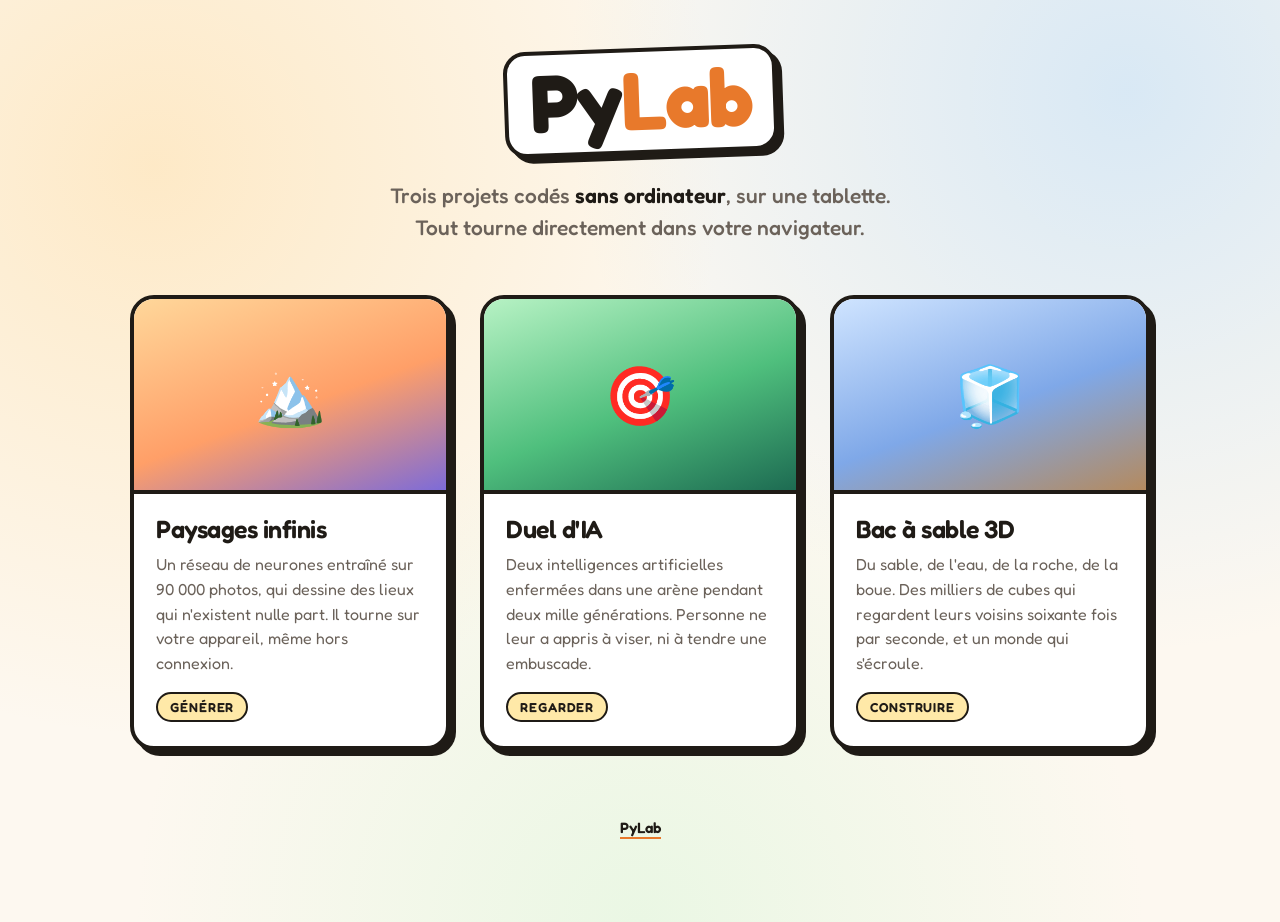
==== commit a2fc3902: "Update index.html" ====
--- a/index.html
+++ b/index.html
@@ -195,8 +195,7 @@
 </main>
 
 <footer>
-  Fait par <a href="https://youtube.com/@PyLab-officiel">PyLab</a> pendant l'été 2026<br>
-  <a href="https://pylhub.com">pylhub.com</a>
+  <a href="https://youtube.com/@PyLab-officiel">PyLab</a>
 </footer>
 
 </body>
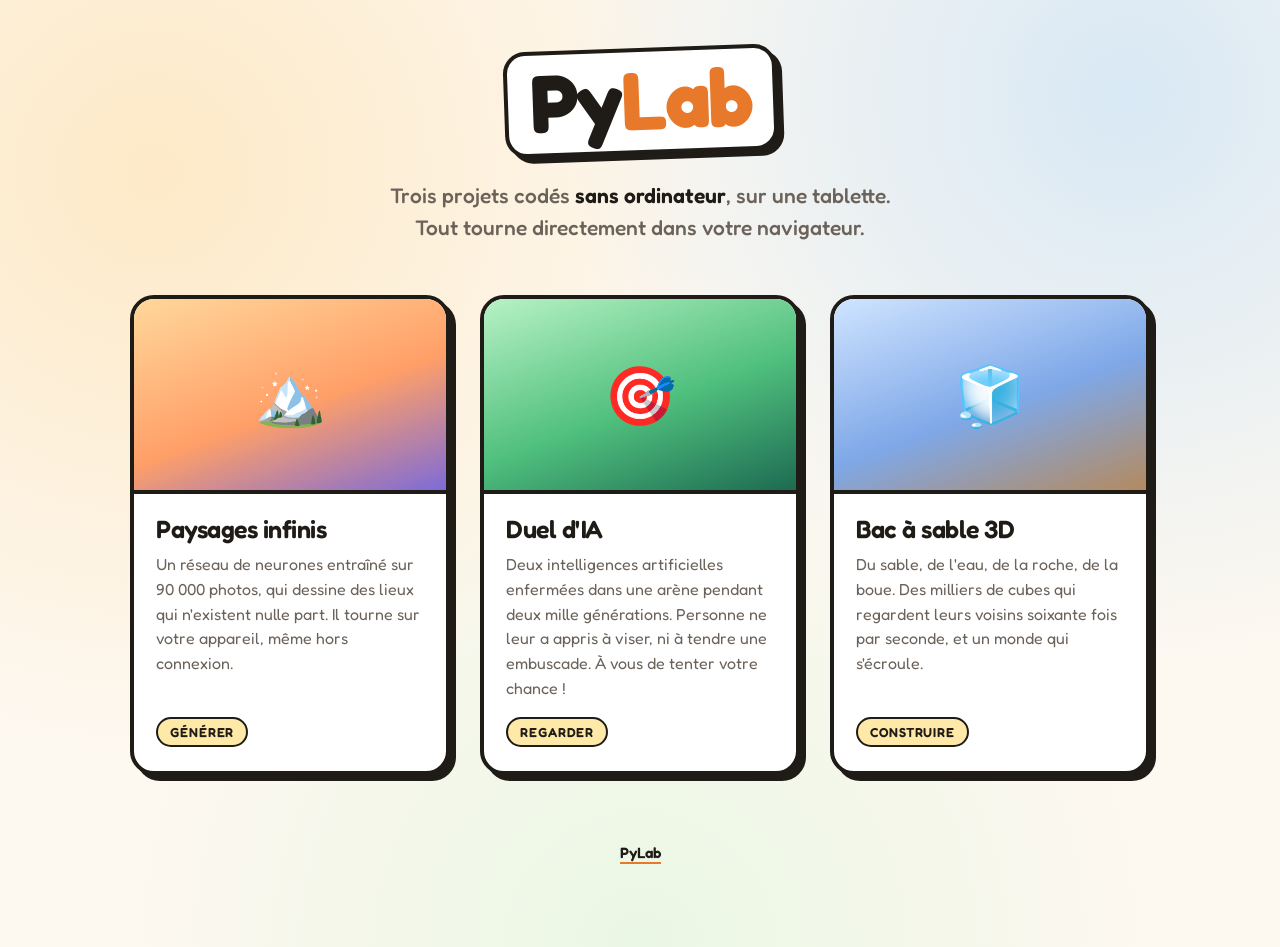
==== commit 4673f7df: "Update index.html" ====
--- a/index.html
+++ b/index.html
@@ -178,7 +178,7 @@
     <div class="vignette v2">🎯</div>
     <div class="corps">
       <h2>Duel d'IA</h2>
-      <p>Deux intelligences artificielles enfermées dans une arène pendant deux mille générations. Personne ne leur a appris à viser, ni à tendre une embuscade.</p>
+            <p>Deux intelligences artificielles enfermées dans une arène pendant deux mille générations. Personne ne leur a appris à viser, ni à tendre une embuscade. À vous de tenter votre chance !</p>
       <span class="tag">Regarder</span>
     </div>
   </a>
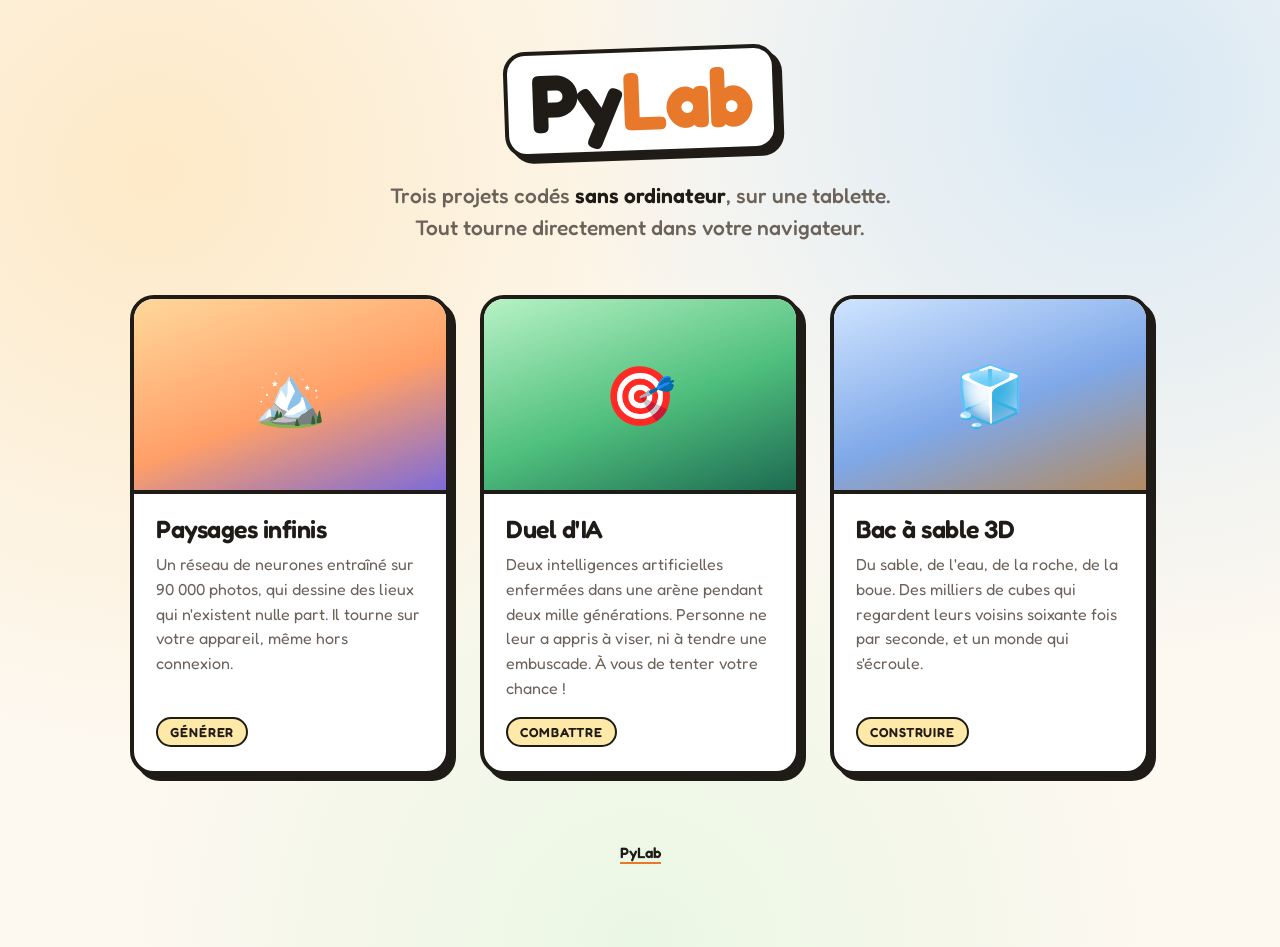
==== commit 715c435c: "Change tag from 'Regarder' to 'Combattre'" ====
--- a/index.html
+++ b/index.html
@@ -179,7 +179,7 @@
     <div class="corps">
       <h2>Duel d'IA</h2>
             <p>Deux intelligences artificielles enfermées dans une arène pendant deux mille générations. Personne ne leur a appris à viser, ni à tendre une embuscade. À vous de tenter votre chance !</p>
-      <span class="tag">Regarder</span>
+      <span class="tag">Combattre</span>
     </div>
   </a>
 
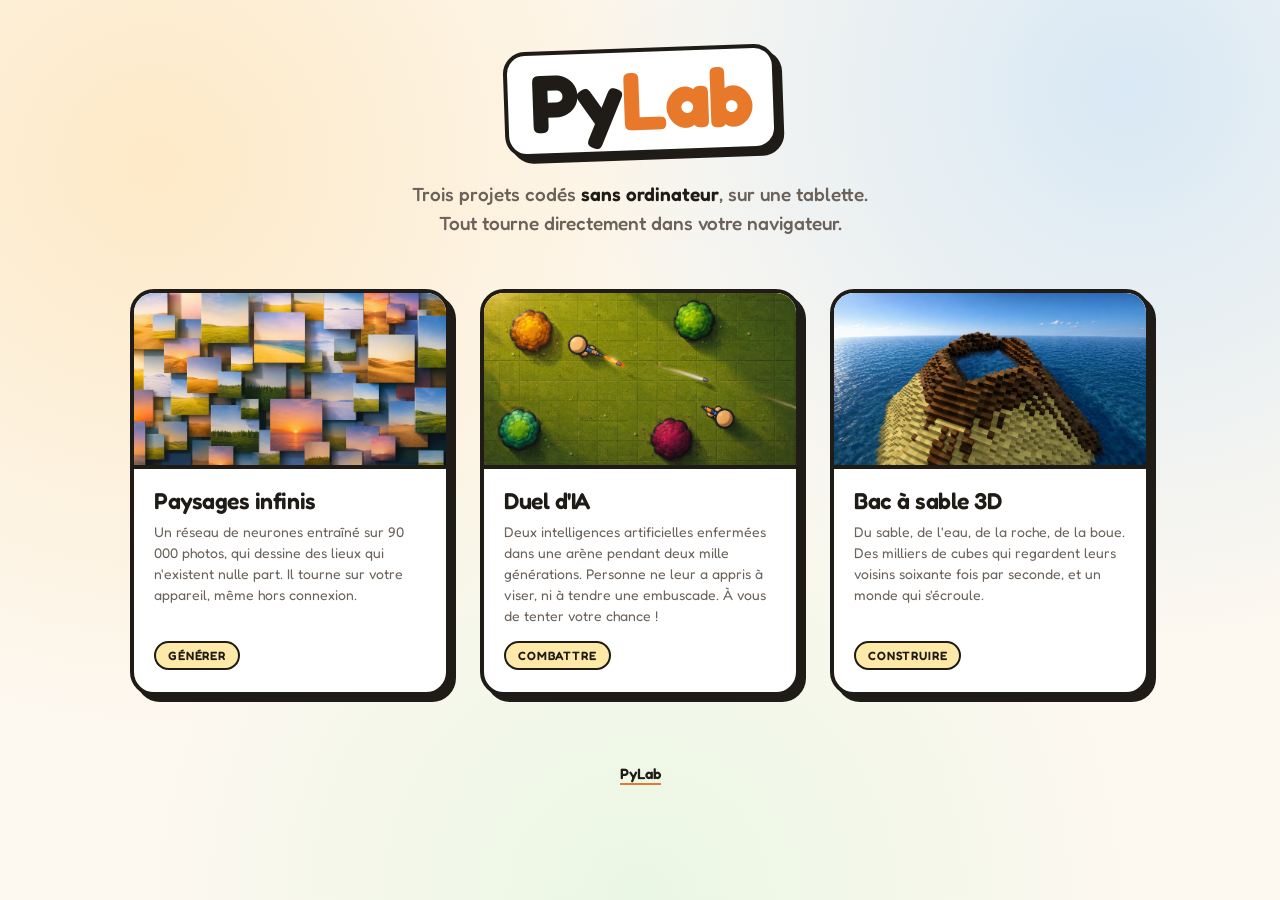
==== commit 1e1f6010: "Update index.html" ====
--- a/index.html
+++ b/index.html
@@ -60,7 +60,7 @@
 
   .accroche {
     margin-top: 26px;
-    font-size: clamp(17px, 4vw, 21px);
+    font-size: clamp(16px, 3.6vw, 19px);
     font-weight: 500;
     color: var(--gris);
     line-height: 1.5;
@@ -93,39 +93,34 @@
   }
 
   .vignette {
-    aspect-ratio: 16 / 10;
+    aspect-ratio: 16 / 9;
     border-bottom: 4px solid var(--trait);
     background-size: cover;
     background-position: center;
-    display: flex;
-    align-items: center;
-    justify-content: center;
-    font-size: 58px;
+    background-repeat: no-repeat;
+    background-color: #e8e2d8;
   }
-  .v1 { background-image: linear-gradient(160deg, #ffd79a, #ff9f68 55%, #7d6bd8); }
-  .v2 { background-image: linear-gradient(160deg, #b7f2c4, #4fbf7d 55%, #1d6b52); }
-  .v3 { background-image: linear-gradient(160deg, #cfe4ff, #7fa8e8 55%, #b48a5f); }
 
-  .corps { padding: 20px 22px 24px; flex: 1; display: flex; flex-direction: column; }
+  .corps { padding: 18px 20px 22px; flex: 1; display: flex; flex-direction: column; }
 
   .carte h2 {
-    font-size: 25px;
+    font-size: 23px;
     font-weight: 600;
     letter-spacing: -.02em;
-    margin-bottom: 8px;
+    margin-bottom: 7px;
   }
   .carte p {
-    font-size: 16px;
+    font-size: 14px;
     font-weight: 400;
     color: var(--gris);
-    line-height: 1.55;
+    line-height: 1.5;
     flex: 1;
   }
 
   .tag {
     align-self: flex-start;
-    margin-top: 16px;
-    font-size: 13px;
+    margin-top: 15px;
+    font-size: 12px;
     font-weight: 600;
     text-transform: uppercase;
     letter-spacing: .07em;
@@ -166,7 +161,7 @@
 <main>
 
   <a class="carte" href="./paysages/">
-    <div class="vignette v1">🏔️</div>
+    <div class="vignette" style="background-image:url('./img/paysages.jpg')"></div>
     <div class="corps">
       <h2>Paysages infinis</h2>
       <p>Un réseau de neurones entraîné sur 90 000 photos, qui dessine des lieux qui n'existent nulle part. Il tourne sur votre appareil, même hors connexion.</p>
@@ -175,16 +170,16 @@
   </a>
 
   <a class="carte" href="./battleai/">
-    <div class="vignette v2">🎯</div>
+    <div class="vignette" style="background-image:url('./img/battleai.jpg')"></div>
     <div class="corps">
       <h2>Duel d'IA</h2>
-            <p>Deux intelligences artificielles enfermées dans une arène pendant deux mille générations. Personne ne leur a appris à viser, ni à tendre une embuscade. À vous de tenter votre chance !</p>
+      <p>Deux intelligences artificielles enfermées dans une arène pendant deux mille générations. Personne ne leur a appris à viser, ni à tendre une embuscade. À vous de tenter votre chance !</p>
       <span class="tag">Combattre</span>
     </div>
   </a>
 
   <a class="carte" href="./sandbox/">
-    <div class="vignette v3">🧊</div>
+    <div class="vignette" style="background-image:url('./img/sandbox.jpg')"></div>
     <div class="corps">
       <h2>Bac à sable 3D</h2>
       <p>Du sable, de l'eau, de la roche, de la boue. Des milliers de cubes qui regardent leurs voisins soixante fois par seconde, et un monde qui s'écroule.</p>
